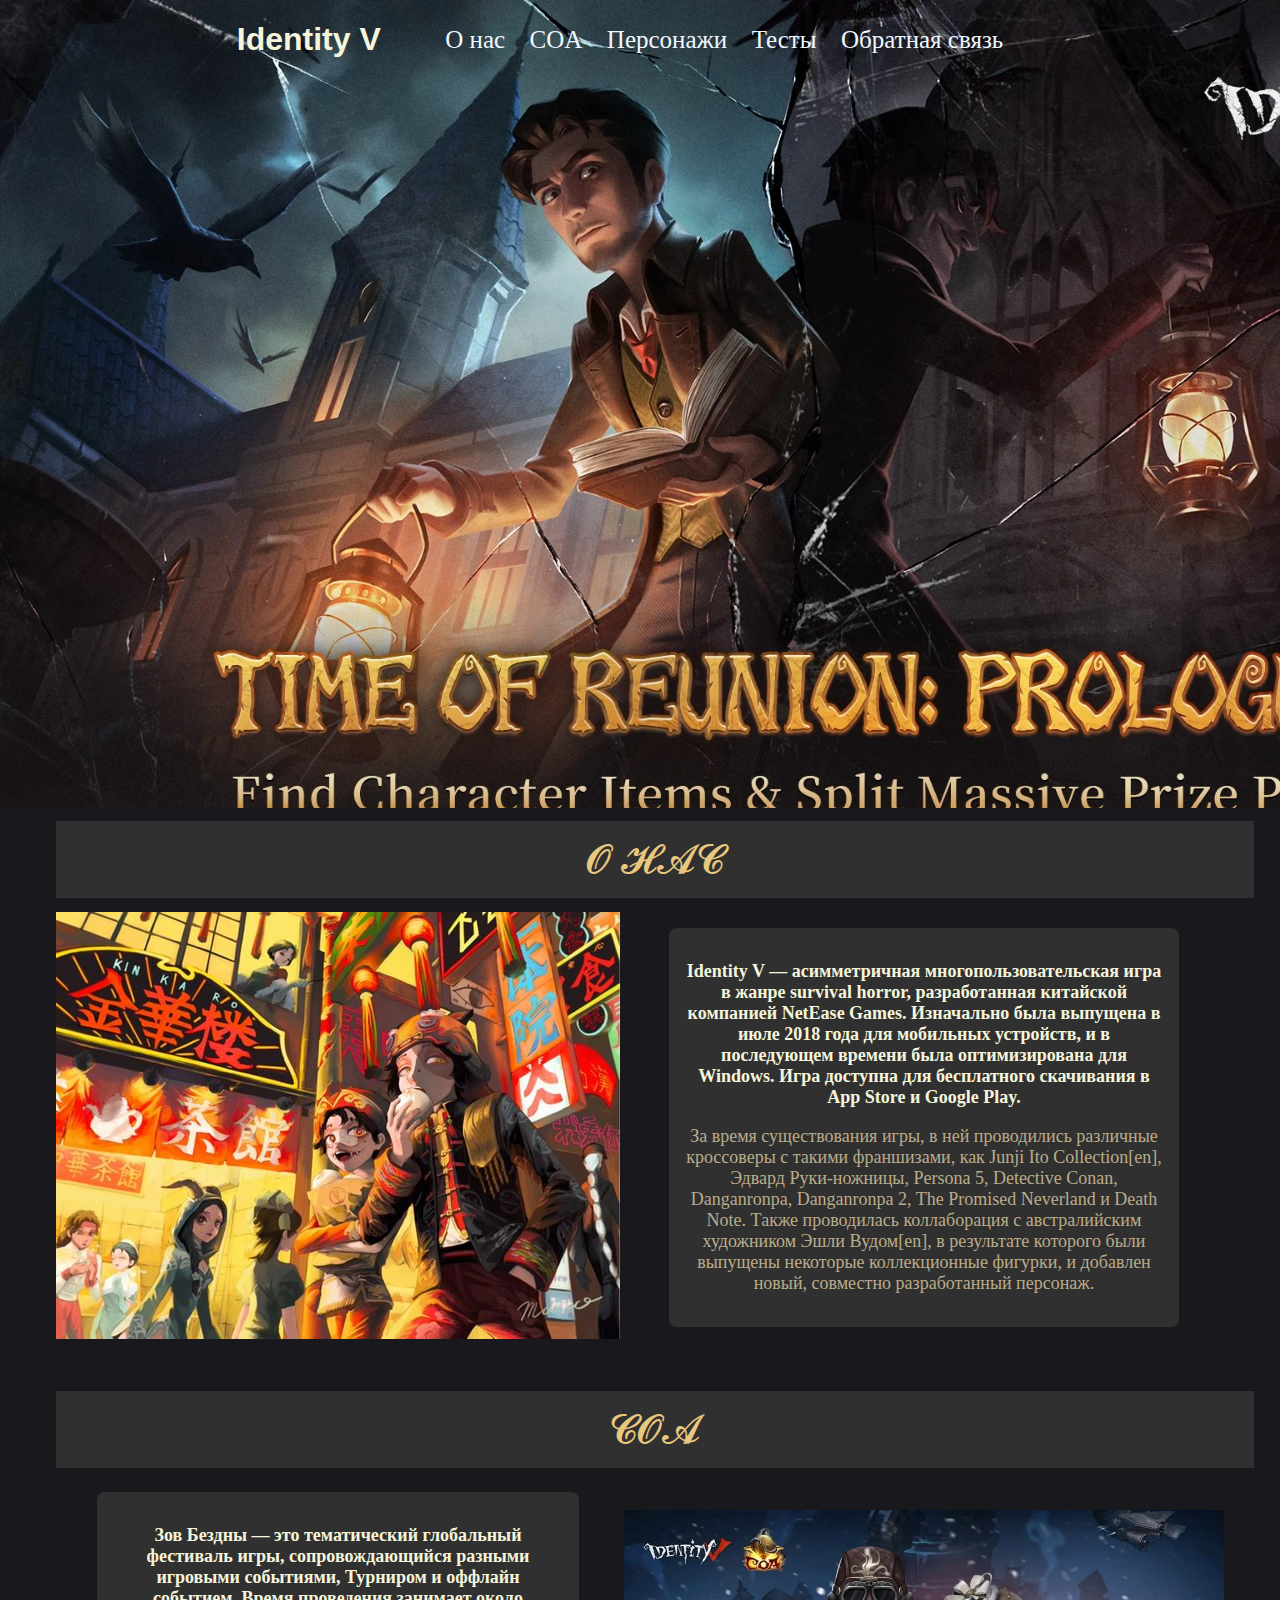
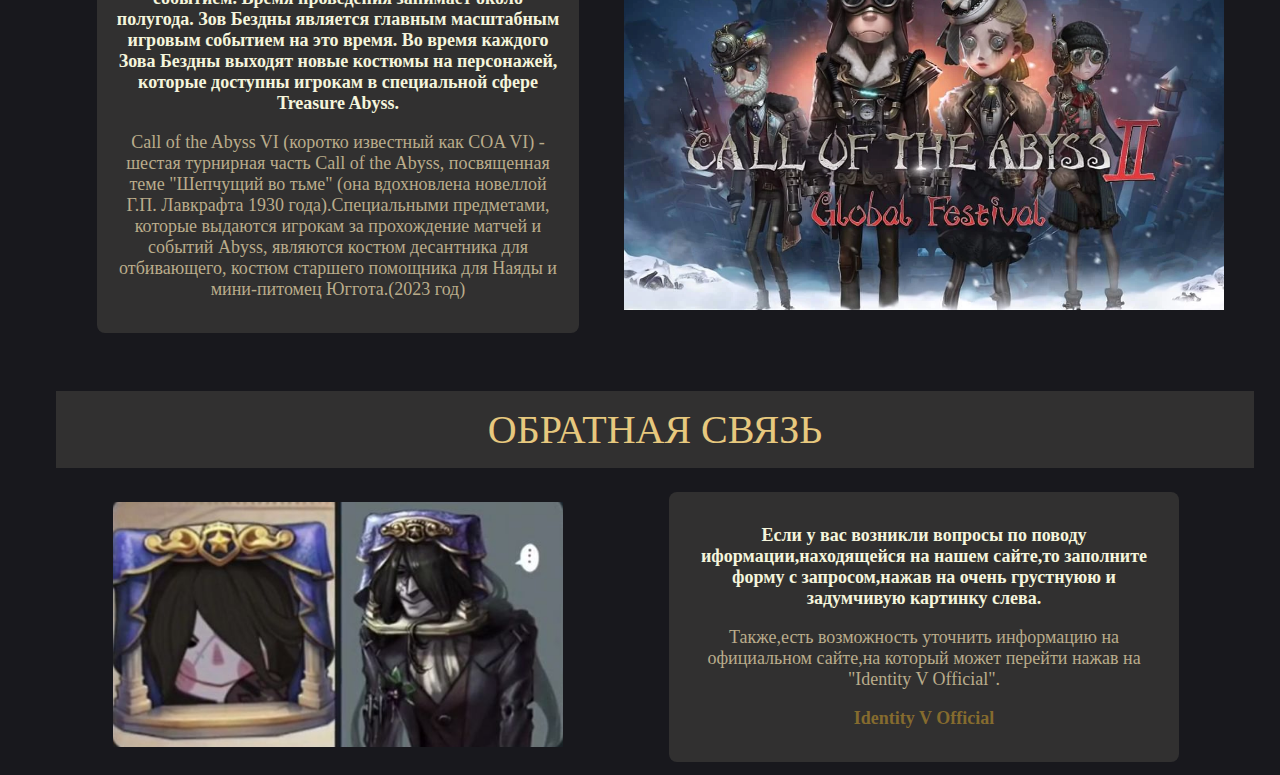
==== index.html @ a902d48e "Rename 1_bipolyarka.html to index.html" ====
<!DOCTYPE html>
<html lang="en">
<head>
    <meta charset="UTF-8">
    <meta http-equiv="X-UA-Compatible" content="IE=edge">
    <meta name="viewport" content="width=device-width, initial-scale=1.0">
    <title>Document</title>
    <link rel="stylesheet" href="1_bipolyarka.css">
</head>
<body>

    

    <div class="wrapper">
        <header class="header">
     
                <div class="ALL_header_menu">
                    <div class="Logo">
                        <h1 id="event">Identity V</h1>
                    </div>
                
                        <div class="Top_menu">
                            
                            <ul class="menu">
                                <li><a href="#information">О нас</a>
                                </li>
                                <li><a href="#coa-info">COA</a></li>

                                <li><a href="2_bipolyarka.html" target="_self">Персонажи</a></li>

                                <li><a href="24_bipolyarka.html">Тесты</a></li>
                                
                                <li><a href="#help me">Обратная связь</a></li>
                            </ul>
                        </div>
               </div>
          
        </header>

      

        <main class="main"> 
            <div class="container-video"> 
               
                
                <iframe width="560" height="315" src="https://www.youtube.com/embed/nrZHtXA-fis?si=yXTf9eR2PXK1QCwh" title="YouTube video player" frameborder="0" allow="accelerometer; autoplay; clipboard-write; encrypted-media; gyroscope; picture-in-picture; web-share" allowfullscreen></iframe>
                
       
            </div>

            <div class="information-us">
                <table width="90%" align="center" border="0">
                    <tr>
                        <td colspan="3">
                            <div class="about-us" id="information">𝓞 𝓗𝓐𝓒</div>
                        </td>
                    </tr>
                    <tr>
                        
                            <td colspan="1"> 
                                <img  src="проект_37.jpeg">
                                </td>
                        

                        <td colspan="2">

                            <div class="opisanie">
                                
                                <div class="cvet">
                                    <p align="center"><b>
                                        Identity V — асимметричная многопользовательская игра в жанре survival horror, разработанная китайской компанией NetEase Games. Изначально была выпущена в июле 2018 года для мобильных устройств, и в последующем времени была оптимизирована для Windows. Игра доступна для бесплатного скачивания в App Store и Google Play.</b></p> 
                                </div>
                                    <p align="center">   За время существования игры, в ней проводились различные кроссоверы с такими франшизами, как Junji Ito Collection[en], Эдвард Руки-ножницы, Persona 5, Detective Conan, Danganronpa, Danganronpa 2, The Promised Neverland и Death Note. Также проводилась коллаборация c австралийским художником Эшли Вудом[en], в результате которого были выпущены некоторые коллекционные фигурки, и добавлен новый, совместно разработанный персонаж.

                                    </p>
                            </div>
                        </td>
                    </tr>
                    
                    <tr>
                        <td colspan="3">
                            <div class="probel"></div>
                        </td>
                    </tr>
                    
                    

                    <tr>
                        <td colspan="3" >
                            <div class="coa-us" id="coa-info">𝓒𝓞𝓐</div>
                        </td>
                    </tr>
                    <tr>

                        <td colspan="1">

                            <div class="opisanie">
                                
                            <div class="cvet1">
                                <p align="center"><b>
                                    Зов Бездны — это тематический глобальный фестиваль игры, сопровождающийся разными игровыми событиями, Турниром и оффлайн событием. Время проведения занимает около полугода. Зов Бездны является главным масштабным игровым событием на это время.
Во время каждого Зова Бездны выходят новые костюмы на персонажей, которые доступны игрокам в специальной сфере Treasure Abyss. </b></p>
                            </div>
                                    <p align="center">   Call of the Abyss VI (коротко известный как COA VI) - шестая турнирная часть Call of the Abyss, посвященная теме "Шепчущий во тьме" (она вдохновлена новеллой Г.П. Лавкрафта 1930 года).Специальными предметами, которые выдаются игрокам за прохождение матчей и событий Abyss, являются костюм десантника для отбивающего, костюм старшего помощника для Наяды и мини-питомец Юггота.(2023 год)


                                        
                                </p>
                            </div>
                        </td>
                        
                            <td colspan="2"> 
                                <img width="600px" src="проект_39.jpeg">
                                </td>
                        

                        
                    </tr>

                    <tr>
                        <td colspan="3">
                            <div class="foot" ></div>
                        </td>
                    </tr>

                    <tr>
                        <td colspan="3" >
                            <div class="help" id="help me">Обратная связь</div>
                        </td>
                    </tr>

                    <tr>
                        
                        <td colspan="1"> 
                            <a href="23_bipolyarka.html" target="_blank"><img width="450px" src="проект_43.jpeg"></a>
                            </td>
                    

                    <td colspan="2">

                        <div class="opisanie-1">
                            
                            <div class="cvet">
                                <p align="center"><b>
                                    Если у вас возникли вопросы по поводу иформации,находящейся на нашем сайте,то заполните форму с запросом,нажав на очень грустнуюю и задумчивую картинку слева.</b></p> 
                            </div>
                            <p align="center">   Также,есть возможность уточнить информацию на официальном сайте,на который может перейти нажав на "Identity V Official".
                            </p>
                           
                                <p align="center"><b><a href="https://www.identityvgame.com/index.html?re=1" target="_blank">Identity V Official</a></b>
                                </p>
                            
                        </div>
                    </td>
                </tr>

                    
                </table>
             
            </div>

            

        </main>
        
        

        
        
     </div>

    

    

</body>
</html>
---- 1_bipolyarka.css ----
body {
    margin:0;
    padding:0;
    background-image: url("проект_2.png");
    border-color: #000;
    -webkit-background-size: cover;
        -moz-background-size: cover;
         -o-background-size: cover;
    background-repeat: no-repeat;
    background-size: cover;
    text-align: center;
    font-family: Verdana, Arial, sans-serif;
    font-size: 16px;
    color:beige;
    height: 100%;

}

html {
    height: 100%;
}

.wrapper {
    min-height: 100vh;
    display: flex;
    flex-direction: column;
}

.header{
    display: flex;
    justify-content: center;
}


.main {

    flex-grow: 1;
}

.footer-title {
    position: relative;
    height: 45px;
    color:  rgb(21, 19, 29) ;
    text-align: center;
    padding: 4px;
    background-color: rgb(21, 19, 29) ;

}



.Logo, .Top_menu{
    display: inline-block;
    vertical-align: middle;
    margin-right: 20px;
}

.Top_menu li {
    display: inline-block;
    vertical-align: middle;
    margin-right: 20px;
}

.Top_menu a{
    font-family: 'Times New Roman', Times, serif;
    font-size: 25px;
    color:aliceblue;
    text-decoration: none;
    vertical-align: middle;
}

.Top_menu a:hover {
    color: #db2c1f;
}


.Logo h1{
    vertical-align: middle;
}

.container-video {
    width: 100%;
    height: 100%;
    margin: 0 auto;
    color: #000;
    display: flex;
    justify-content: center;
    align-items: center;
    position: relative;
    padding-top: 90px;
    padding-bottom: 150px;

}


.video iframe {
    position: relative;
    top: 0;
    right: 0;
    left: 0;
    bottom: 0;
    width: 100%;
    height: 100%;
    padding-top: 300px;
    padding-bottom: 150px;
}



.submenu{
    flex-direction: column;
    position: absolute;
    left: 0;
   width: 180px;
}


.information-us{
    margin-top: 173px;
    background-color: #18181d;

}

.opisanie {
    width: 80%;
    margin: 10px auto;
    background: rgba(51, 50, 50, 0.95);
    color: beige;
    padding: 15px;
    font-family: Georgia, serif;
    text-align: left;
    font-size: 18px;
    text-transform: none;
    border-radius: 8px;
}

.about-us{
    width: 100%;
    margin: 10px auto;
    background: rgb(51, 50, 50, 0.95);
    color: rgb(231, 200, 126);
    padding: 15px;
    text-align: center;
    font-size: 40px;
    font-family: 'Vollkorn', serif;
    text-transform: uppercase;
    
    

}

.footer-title{
    text-align: center;
    font-size: 14px;
    font-family: 'Vollkorn', serif;
    text-transform: uppercase;
    
    padding: 40px 40px 40px 40px;
    background-color: rgb(51, 50, 50, 0.95);
    border: 2px solid #000000;
    

}

.footer-bg{
    background-color: #18181d;
    width: 100%;
    height: 100%;
    margin-top: 600px;

}

.footer-title a{
   
        font-family: 'Times New Roman', Times, serif;
        font-size: 14px;
        color: beige;
        text-decoration: none;
        vertical-align: middle;
    
}

.footer-title p{
   
    font-family: 'Times New Roman', Times, serif;
    font-size: 14px;
    color: beige;
    text-decoration: none;
    vertical-align: middle;

}


.coa{
    margin-top: 173px;
    background-color: #18181d;

}

.opisanie {
    width: 80%;
    margin: 10px auto;
    background: rgba(51, 50, 50, 0.95);
    color:   rgb(186, 172, 139) ;
    padding: 15px;
    font-family: Georgia, serif;
    text-align: left;
    font-size: 18px;
    text-transform: none;
    border-radius: 8px;
}

.coa-us{
    width: 100%;
    margin: 10px auto;
    background: rgb(51, 50, 50, 0.95);
    color:  rgb(231, 200, 126);
    padding: 15px;
    text-align: center;
    font-size: 40px;
    font-family: 'Vollkorn', serif;
    text-transform: uppercase;
    
    

}

.probel{
    background: #18181d;
    height: 30px;

}

.foot{
    background: #18181d;
    height: 30px;
    width: 100%;

}

.cvet{
    color: beige;
}

.cvet1{
    color: beige;
}

.help{
    width: 100%;
margin: 10px auto;
background: rgb(51, 50, 50, 0.95);
color:  rgb(231, 200, 126);
padding: 15px;
text-align: center;
font-size: 40px;
font-family: 'Vollkorn', serif;
text-transform: uppercase;
}

.opisanie-1 {
    width: 80%;
    margin: 10px auto;
    background: rgba(51, 50, 50, 0.95);
    color:   rgb(186, 172, 139) ;
    padding: 15px;
    font-family: Georgia, serif;
    text-align: left;
    font-size: 18px;
    text-transform: none;
    border-radius: 8px;
    text-decoration: none;
}

.opisanie-1 a{
    text-decoration: none;
    color:   rgb(133, 107, 46) ;
}

.opisanie-1 a:hover{
    
    color:   rgb(184, 84, 22) ;
}
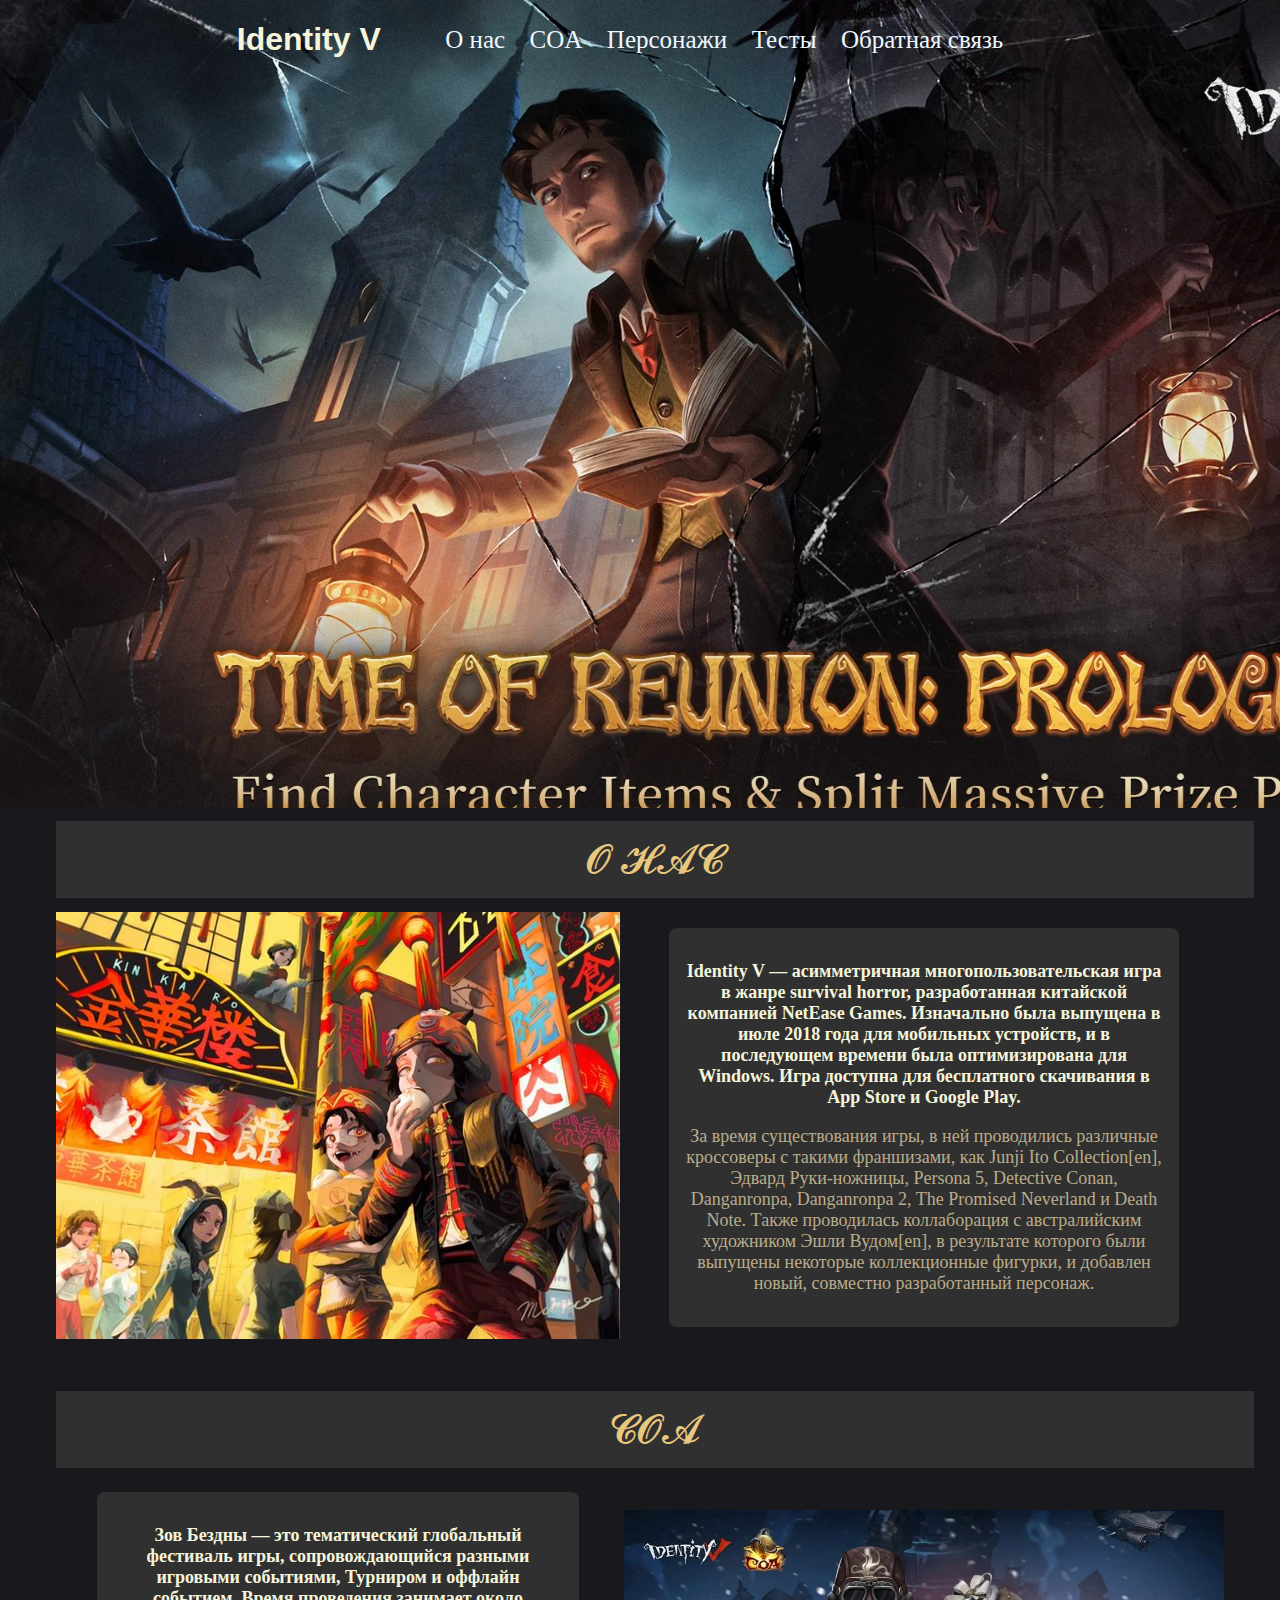
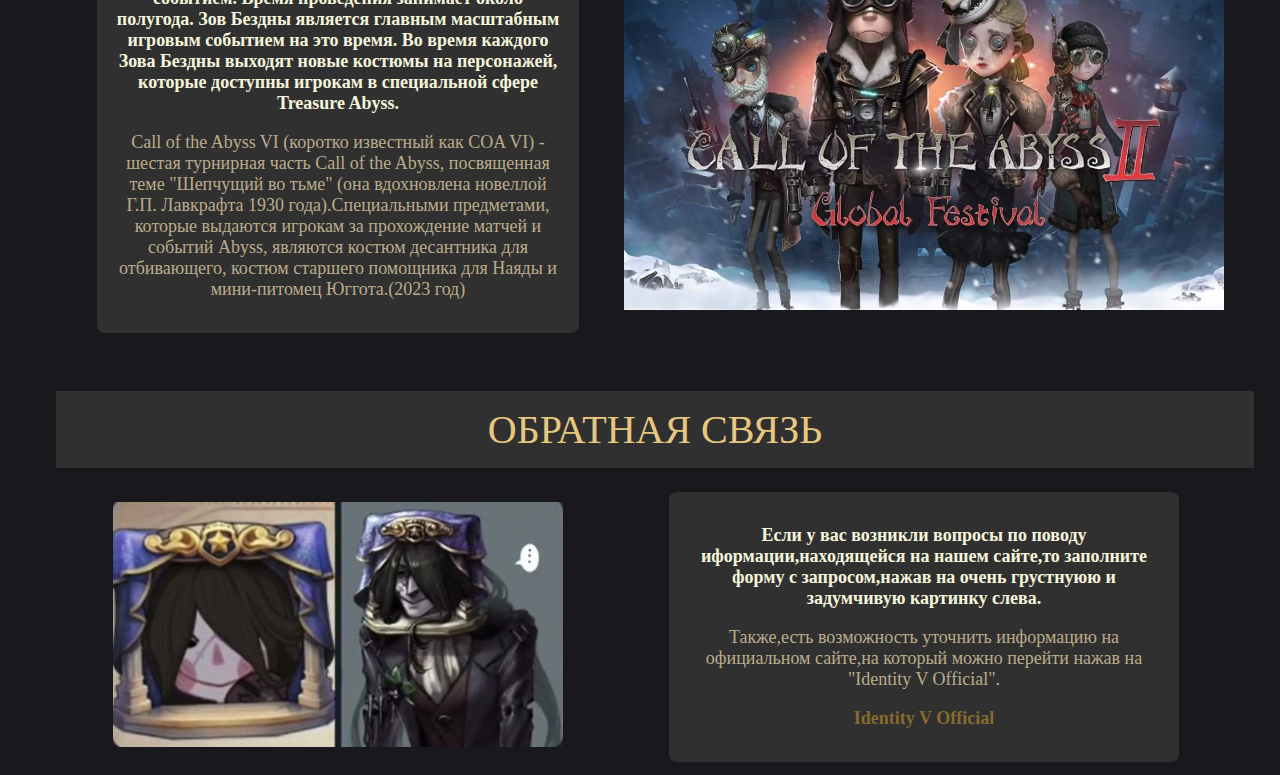
==== commit 151cccc3: "Update index.html" ====
--- a/index.html
+++ b/index.html
@@ -26,9 +26,9 @@
                                 </li>
                                 <li><a href="#coa-info">COA</a></li>
 
-                                <li><a href="2_bipolyarka.html" target="_self">Персонажи</a></li>
+                                <li><a href="https://simariasi.github.io/2_Bipolyar/" target="_self">Персонажи</a></li>
 
-                                <li><a href="24_bipolyarka.html">Тесты</a></li>
+                                <li><a href=" https://simariasi.github.io/24_Bipolyar/">Тесты</a></li>
                                 
                                 <li><a href="#help me">Обратная связь</a></li>
                             </ul>
@@ -132,7 +132,7 @@
                     <tr>
                         
                         <td colspan="1"> 
-                            <a href="23_bipolyarka.html" target="_blank"><img width="450px" src="проект_43.jpeg"></a>
+                            <a href="https://simariasi.github.io/23_Bipolyar/" target="_blank"><img width="450px" src="проект_43.jpeg"></a>
                             </td>
                     
 
@@ -144,7 +144,7 @@
                                 <p align="center"><b>
                                     Если у вас возникли вопросы по поводу иформации,находящейся на нашем сайте,то заполните форму с запросом,нажав на очень грустнуюю и задумчивую картинку слева.</b></p> 
                             </div>
-                            <p align="center">   Также,есть возможность уточнить информацию на официальном сайте,на который может перейти нажав на "Identity V Official".
+                            <p align="center">   Также,есть возможность уточнить информацию на официальном сайте,на который можно перейти нажав на "Identity V Official".
                             </p>
                            
                                 <p align="center"><b><a href="https://www.identityvgame.com/index.html?re=1" target="_blank">Identity V Official</a></b>
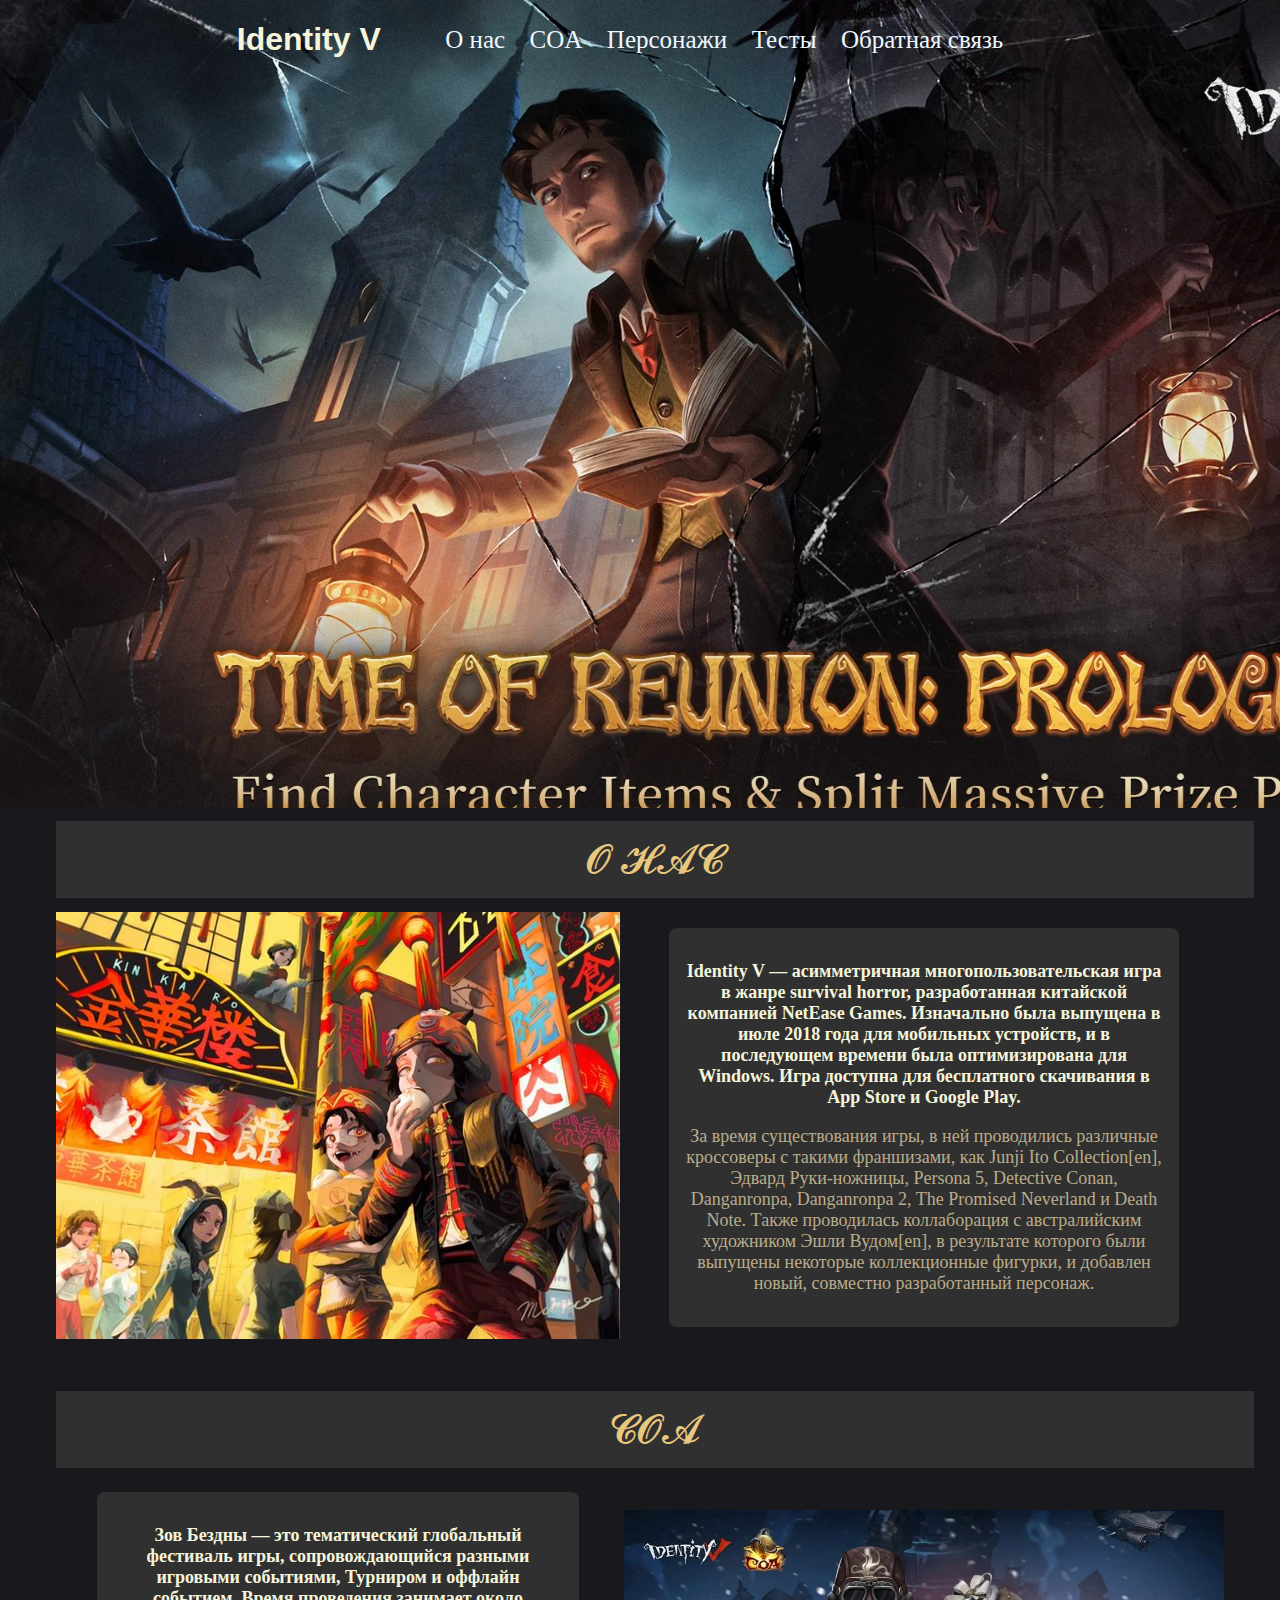
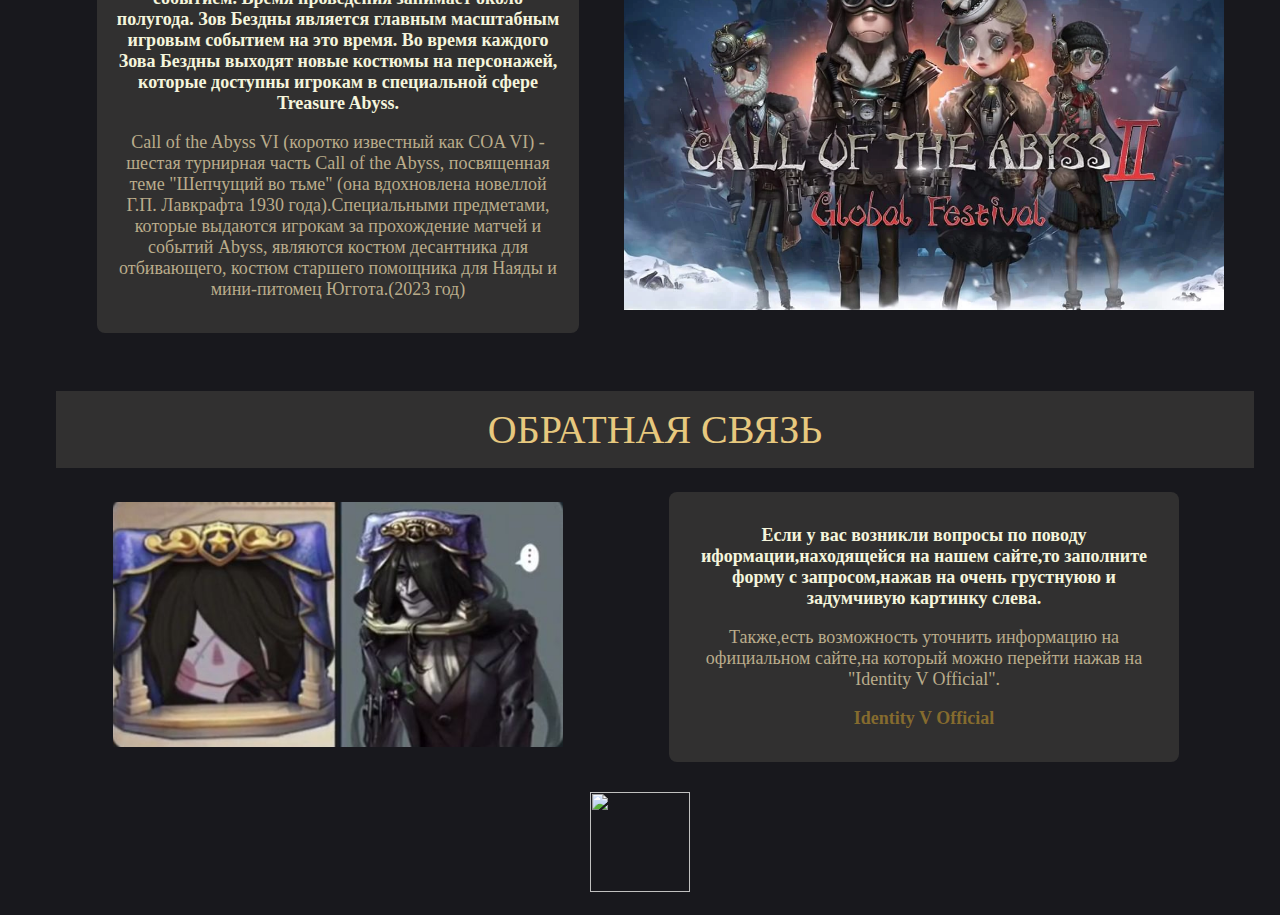
==== commit 233ebb8e: "Update index.html" ====
--- a/index.html
+++ b/index.html
@@ -154,6 +154,16 @@
                     </td>
                 </tr>
 
+                    <tr>
+                        <td colspan="3">
+                            
+                                <p>
+                                    <a href="#event" target="_self"> <img src="IMG_0167.PNG" width="100" height="100" ></a>
+                                    </p>
+                           
+                        </td>
+                    </tr>
+
                     
                 </table>
              
